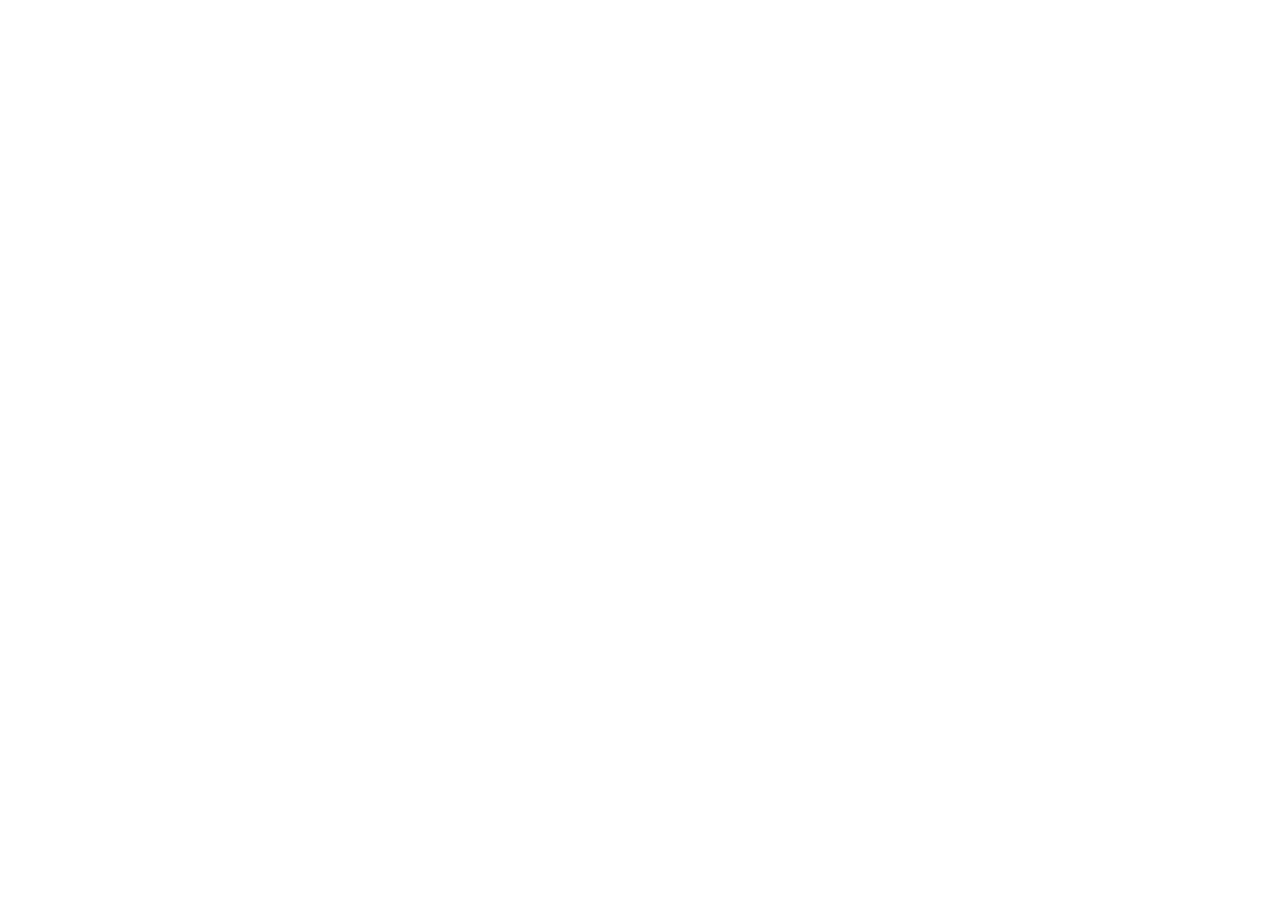
==== src/index.html @ 9f6d8eba "Import index.html from Second Nature deployment" ====
<!doctype html><html lang="en"><head><meta charset="utf-8"><meta name="viewport" content="width=device-width,initial-scale=1,viewport-fit=cover"><meta name="theme-color" content="#070b10"><title>Second Nature</title><link rel="stylesheet" href="/style.css"><link rel="stylesheet" href="/ambient.css"><link rel="stylesheet" href="/viewport.css"><link rel="stylesheet" href="/habit.css"><link rel="stylesheet" href="/experience.css"></head><body><div id="app"></div><script src="/bootstrap.js" defer></script><script src="/app.js" defer></script><script src="/ambient.js" defer></script><script src="/habit.js" defer></script><script src="/accessibility.js" defer></script><script src="/experience.js" defer></script></body></html>
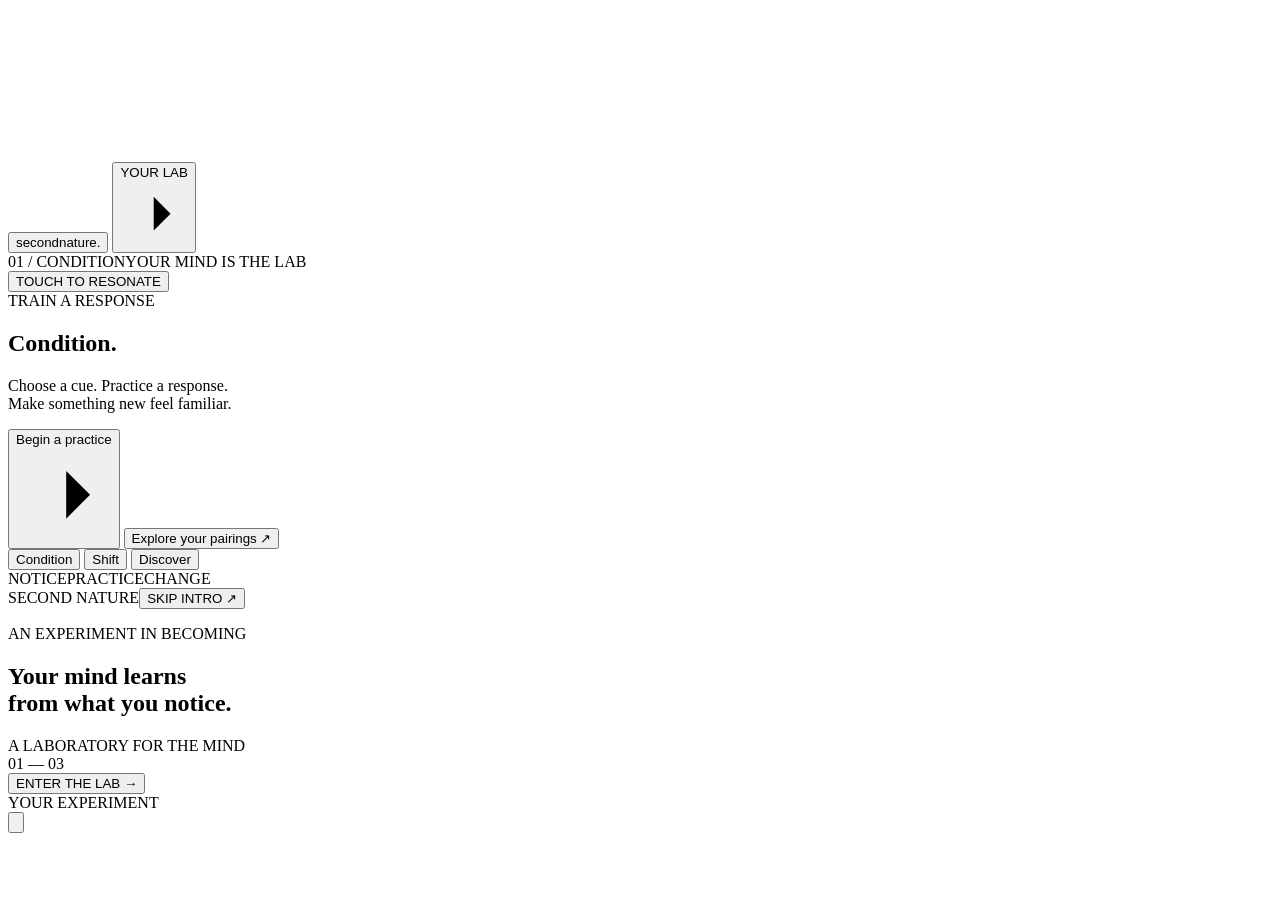
==== commit 360066df: "Build particle-native Second Nature laboratory with three immersive modes" ====
--- a/src/index.html
+++ b/src/index.html
@@ -1 +1,57 @@
-<!doctype html><html lang="en"><head><meta charset="utf-8"><meta name="viewport" content="width=device-width,initial-scale=1,viewport-fit=cover"><meta name="theme-color" content="#070b10"><title>Second Nature</title><link rel="stylesheet" href="/style.css"><link rel="stylesheet" href="/ambient.css"><link rel="stylesheet" href="/viewport.css"><link rel="stylesheet" href="/habit.css"><link rel="stylesheet" href="/experience.css"></head><body><div id="app"></div><script src="/bootstrap.js" defer></script><script src="/app.js" defer></script><script src="/ambient.js" defer></script><script src="/habit.js" defer></script><script src="/accessibility.js" defer></script><script src="/experience.js" defer></script></body></html>+<!doctype html>
+<html lang="en">
+<head>
+  <meta charset="utf-8" />
+  <meta name="viewport" content="width=device-width, initial-scale=1, viewport-fit=cover" />
+  <meta name="theme-color" content="#080a0d" />
+  <meta name="description" content="Second Nature is an interactive laboratory for exploring and changing what comes naturally to you." />
+  <title>Second Nature — A laboratory for the mind</title>
+  <link rel="manifest" href="/manifest.webmanifest" />
+  <link rel="stylesheet" href="/styles.css" />
+</head>
+<body>
+  <canvas id="particle-field" aria-hidden="true"></canvas>
+  <div class="atmosphere" aria-hidden="true"></div>
+  <div id="app" class="app">
+    <header class="header">
+      <button type="button" class="brand" id="brand" aria-label="Second Nature, replay introduction">second<span class="brand-gold">nature</span><span class="brand-dot">.</span></button>
+      <button type="button" class="lab-button" id="lab-button" aria-label="Open your laboratory history"><span class="lab-indicator"></span><span>YOUR LAB</span><svg aria-hidden="true" viewBox="0 0 20 20"><path d="M5 10h10m-5-5 5 5-5 5" /></svg></button>
+    </header>
+
+    <section class="stage" aria-live="polite">
+      <div class="top-caption"><span id="mode-id">01 / CONDITION</span><span id="progress-caption">YOUR MIND IS THE LAB</span></div>
+      <button type="button" id="field-touch" class="field-touch" aria-label="Interact with the vibration pattern"><span class="field-touch-label" id="field-touch-label">TOUCH TO RESONATE</span></button>
+      <div class="stage-content" id="stage-content">
+        <div class="section-kicker" id="mode-kicker">TRAIN A RESPONSE</div>
+        <h1 id="mode-title">Condition<span class="title-period">.</span></h1>
+        <p id="mode-copy">Choose a cue. Practice a response.<br />Make something new feel familiar.</p>
+        <button type="button" id="mode-action" class="action"><span id="action-label">Begin a practice</span><svg aria-hidden="true" viewBox="0 0 20 20"><path d="M3.5 10h12m-5-5 5 5-5 5" /></svg></button>
+        <button type="button" id="mode-extra" class="secondary-link">Explore your pairings <span aria-hidden="true">↗</span></button>
+      </div>
+    </section>
+    <nav class="mode-nav" aria-label="Modes">
+      <button type="button" data-mode="0" class="mode-tab active" aria-current="page"><span class="tab-dot" aria-hidden="true"></span><span>Condition</span></button>
+      <button type="button" data-mode="1" class="mode-tab"><span class="tab-dot" aria-hidden="true"></span><span>Shift</span></button>
+      <button type="button" data-mode="2" class="mode-tab"><span class="tab-dot" aria-hidden="true"></span><span>Discover</span></button>
+    </nav>
+    <div class="footer-note"><span>NOTICE</span><span class="footer-line"></span><span>PRACTICE</span><span class="footer-line"></span><span>CHANGE</span></div>
+  </div>
+
+  <div id="introduction" class="intro hidden" role="dialog" aria-modal="true" aria-labelledby="intro-phrase">
+    <div class="intro-top"><span>SECOND NATURE</span><button id="intro-skip" type="button" class="bare-button">SKIP INTRO <span aria-hidden="true">↗</span></button></div>
+    <div class="intro-middle"><p class="intro-index" id="intro-index">AN EXPERIMENT IN BECOMING</p><h2 id="intro-phrase">Your mind learns<br/>from what you notice.</h2><div class="intro-subline" id="intro-subline">A LABORATORY FOR THE MIND</div></div>
+    <div class="intro-bottom"><span id="intro-counter">01 — 03</span><div class="intro-progress" aria-hidden="true"><span id="intro-progress-inner"></span></div><button type="button" class="intro-enter" id="intro-enter">ENTER THE LAB <span aria-hidden="true">→</span></button></div>
+  </div>
+
+  <div id="sheet-backdrop" class="sheet-backdrop hidden">
+    <section class="sheet" role="dialog" aria-modal="true" aria-labelledby="sheet-title" tabindex="-1">
+      <div class="sheet-grip" aria-hidden="true"></div>
+      <div class="sheet-top"><div class="sheet-kicker" id="sheet-kicker">YOUR EXPERIMENT</div><button type="button" class="sheet-close" id="sheet-close" aria-label="Close panel"><svg viewBox="0 0 24 24" aria-hidden="true"><path d="M6 6l12 12M18 6L6 18" /></svg></button></div>
+      <h2 id="sheet-title"></h2><div id="sheet-body"></div>
+    </section>
+  </div>
+  <noscript><div class="noscript">Second Nature requires JavaScript to run the interactive laboratory.</div></noscript>
+  <script src="/particles.js" defer></script>
+  <script src="/app.js" defer></script>
+</body>
+</html>
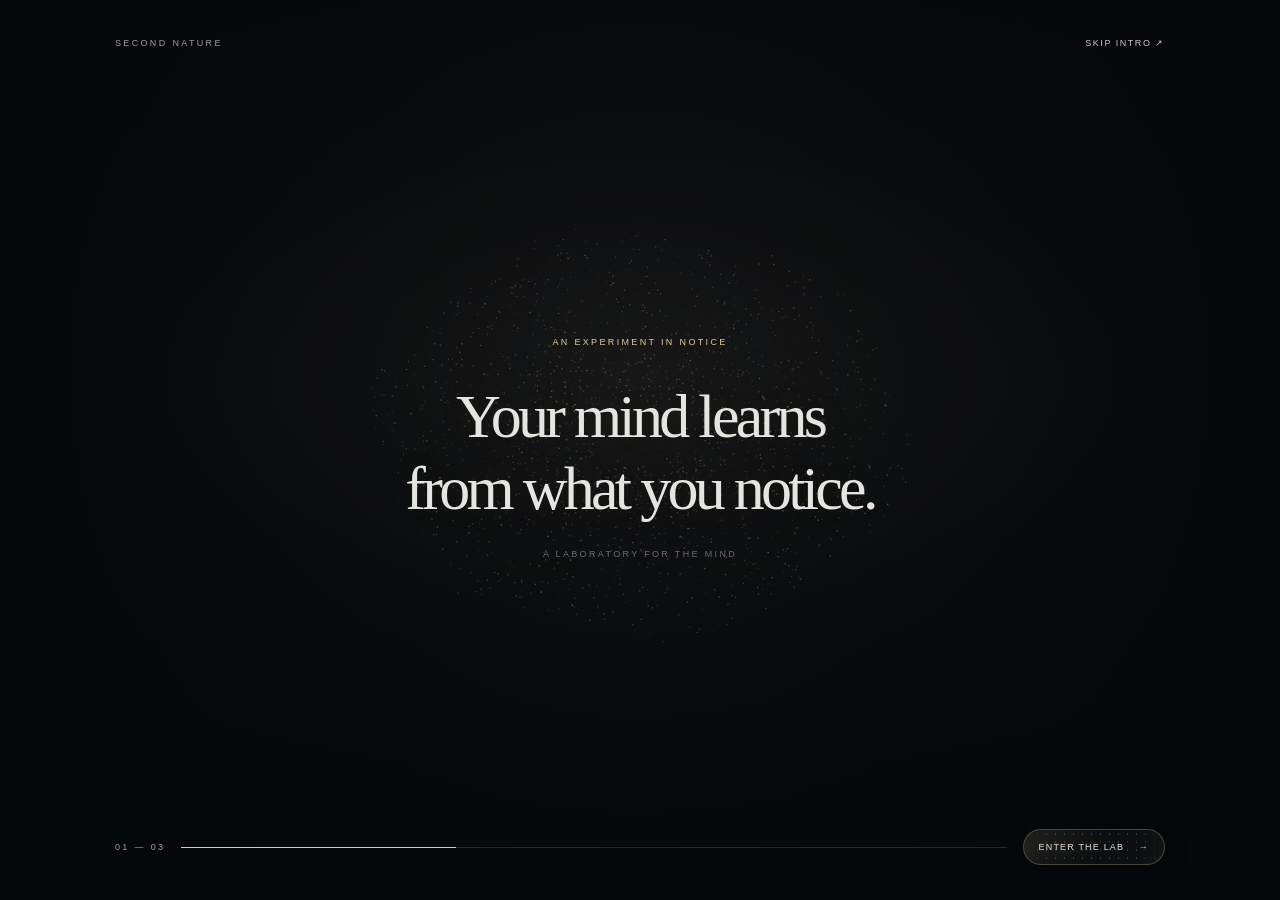
==== commit 37efab0d: "Create particle-native typography and continuous depth-responsive interface" ====
--- a/src/index.html
+++ b/src/index.html
@@ -8,6 +8,7 @@
   <title>Second Nature — A laboratory for the mind</title>
   <link rel="manifest" href="/manifest.webmanifest" />
   <link rel="stylesheet" href="/styles.css" />
+  <link rel="stylesheet" href="/material.css" />
 </head>
 <body>
   <canvas id="particle-field" aria-hidden="true"></canvas>
@@ -20,7 +21,7 @@
 
     <section class="stage" aria-live="polite">
       <div class="top-caption"><span id="mode-id">01 / CONDITION</span><span id="progress-caption">YOUR MIND IS THE LAB</span></div>
-      <button type="button" id="field-touch" class="field-touch" aria-label="Interact with the vibration pattern"><span class="field-touch-label" id="field-touch-label">TOUCH TO RESONATE</span></button>
+      <button type="button" id="field-touch" class="field-touch" aria-label="Explore the particle field"><span class="field-touch-label" id="field-touch-label"></span></button>
       <div class="stage-content" id="stage-content">
         <div class="section-kicker" id="mode-kicker">TRAIN A RESPONSE</div>
         <h1 id="mode-title">Condition<span class="title-period">.</span></h1>
@@ -53,5 +54,6 @@
   <noscript><div class="noscript">Second Nature requires JavaScript to run the interactive laboratory.</div></noscript>
   <script src="/particles.js" defer></script>
   <script src="/app.js" defer></script>
+  <script src="/material.js" defer></script>
 </body>
 </html>
--- a/styles.css
+++ b/styles.css
@@ -0,0 +1,4 @@
+:root{color-scheme:dark;--bg:#080a0d;--ink:#e6e6e0;--secondary:#a4a8a7;--dim:#787f80;--metal:#c0ad92;--line:rgba(231,225,215,.15);--panel:#12171b;--sheet-border:rgba(224,218,206,.16);font-family:-apple-system,BlinkMacSystemFont,"Helvetica Neue",Arial,sans-serif;font-synthesis:none;-webkit-tap-highlight-color:transparent}
+*{box-sizing:border-box}html,body{width:100%;height:100%;height:100dvh;margin:0;overflow:hidden;background:var(--bg);color:var(--ink);overscroll-behavior:none}body{touch-action:pan-x}button,input,select,textarea{font:inherit}button{cursor:pointer;color:inherit}button:focus-visible,input:focus-visible,textarea:focus-visible,select:focus-visible{outline:2px solid #c4dfd4;outline-offset:3px}#particle-field,.atmosphere{position:fixed;inset:0;width:100%;height:100%;pointer-events:none}#particle-field{z-index:0}.atmosphere{z-index:1;background:radial-gradient(ellipse 110% 75% at 50% 42%,transparent 29%,rgba(5,7,10,.32) 66%,rgba(5,7,10,.9) 100%);mix-blend-mode:normal}.app{position:relative;z-index:2;max-width:750px;min-height:100dvh;height:100dvh;margin:0 auto;display:flex;flex-direction:column;padding:max(calc(env(safe-area-inset-top) + 23px),30px) clamp(22px,5.5vw,40px) max(calc(env(safe-area-inset-bottom) + 13px),20px);overflow:hidden}.header{display:flex;align-items:center;justify-content:space-between;gap:15px;flex:none}.brand{font-family:Georgia,"Times New Roman",serif;font-weight:400;font-size:clamp(17px,4.2vw,23px);letter-spacing:-.067em;background:transparent;padding:3px 0;border:0;white-space:nowrap}.brand-gold{color:#c7af8d}.brand-dot{color:#d2bc9b}.lab-button{display:inline-flex;align-items:center;gap:9px;border:1px solid rgba(214,212,203,.17);background:rgba(18,23,27,.4);border-radius:99px;padding:11px 12px 11px 13px;font-size:9px;letter-spacing:.16em;font-weight:650;color:#d2d6d2}.lab-indicator{height:4px;width:4px;border-radius:50%;background:#b9aa91;box-shadow:0 0 14px #e9d5b1}.lab-button svg,.action svg{width:17px;height:17px;fill:none;stroke:currentColor;stroke-width:1.35}.stage{display:flex;flex:1;min-height:0;flex-direction:column;justify-content:space-between;position:relative}.top-caption{display:flex;justify-content:space-between;align-items:center;gap:8px;margin-top:clamp(16px,4vh,35px);font-size:9px;letter-spacing:.2em;font-weight:600;color:#aca69e;white-space:nowrap}.top-caption span:last-child{color:#676e70;text-align:right}.field-touch{flex:1;min-height:70px;width:100%;border:0;background:transparent;position:relative;display:flex;align-items:flex-end;justify-content:center;padding-bottom:15px;cursor:crosshair}.field-touch-label{font-size:8px;letter-spacing:.25em;color:#666e71;opacity:.85;transition:opacity .4s}.field-touch:active .field-touch-label{color:#d7c6aa}.stage-content{display:flex;flex:none;flex-direction:column;align-items:center;text-align:center;gap:0;padding-bottom:clamp(11px,2.8vh,24px);transition:opacity .27s ease, transform .55s cubic-bezier(.19,1,.22,1)}.stage-content.changing{opacity:0;transform:translateY(20px)}.section-kicker{font-size:9px;letter-spacing:.29em;font-weight:700;color:#c9b28d;margin-bottom:10px}.stage-content h1{font-family:Georgia,"Times New Roman",serif;font-weight:400;font-size:clamp(48px,12vw,77px);line-height:1;letter-spacing:-.07em;margin:0 0 14px;text-shadow:0 3px 25px #0006}.title-period{color:#bda37d}.stage-content p{font-size:clamp(12px,3.1vw,14px);line-height:1.66;letter-spacing:.005em;font-weight:380;color:#bbc0bd;margin:0 auto 22px;max-width:330px}.action{min-height:49px;display:flex;align-items:center;justify-content:center;gap:20px;border:1px solid #cabda7c2;background:linear-gradient(120deg,rgba(214,196,168,.20),rgba(216,201,174,.05));border-radius:100px;padding:13px 17px 13px 24px;color:#f3eade;font-size:12px;letter-spacing:.018em;min-width:198px;transition:background .25s,transform .25s}.action:active{transform:scale(.97);background:rgba(214,196,168,.3)}.secondary-link{border:0;background:none;color:#899392;font-size:10px;letter-spacing:.015em;margin-top:10px;min-height:29px}.secondary-link span{margin-left:4px;color:#b9aa91}.mode-nav{display:grid;grid-template-columns:repeat(3,1fr);gap:8px;flex:none;border-top:1px solid var(--line);padding:13px 0 7px}.mode-tab{background:transparent;border:0;display:flex;align-items:center;justify-content:center;flex-direction:column;gap:11px;padding:10px 2px 11px;min-height:50px;color:#788182;font-size:11px;letter-spacing:.025em;font-weight:500}.mode-tab .tab-dot{width:4px;height:4px;border-radius:50%;border:1px solid #646966;transform:scale(.9);transition:all .4s}.mode-tab.active{color:#eae8e0}.mode-tab.active .tab-dot{background:#cab292;box-shadow:0 0 10px #dcc4a49c;border-color:#cab292;transform:scale(1.25)}.footer-note{display:flex;align-items:center;justify-content:center;gap:9px;color:#50585a;letter-spacing:.25em;font-size:7px;flex:none;margin:6px 0 0}.footer-line{width:11px;height:1px;background:#404747}.intro,.sheet-backdrop{position:fixed;inset:0;z-index:10}.hidden{display:none!important}.intro{background:rgba(7,9,13,.38);display:flex;flex-direction:column;align-items:stretch;padding:max(calc(env(safe-area-inset-top) + 28px),28px) clamp(23px,6vw,55px) max(calc(env(safe-area-inset-bottom) + 35px),35px)}.intro:before{content:"";position:absolute;inset:0;z-index:-1;background:radial-gradient(ellipse 50% 32% at 50% 42%,#bda6860d,transparent 78%)}.intro-top,.intro-bottom{display:flex;justify-content:space-between;align-items:center;gap:15px}.intro-top>span,.intro-index,.intro-subline,#intro-counter{font-size:9px;letter-spacing:.26em;color:#999f9e}.bare-button{background:none;border:0;padding:10px 0;color:#ccc8c1;font-size:9px;letter-spacing:.17em}.intro-middle{flex:1;min-height:0;display:flex;align-items:center;flex-direction:column;justify-content:center;text-align:center;gap:25px}.intro-index{color:#c5b091}.intro h2{font-family:Georgia,"Times New Roman",serif;font-weight:400;font-size:clamp(34px,8vw,62px);line-height:1.15;letter-spacing:-.06em;margin:0;max-width:660px;transition:opacity .6s,transform .6s}.intro h2.fade{opacity:0;transform:translateY(12px)}.intro-subline{color:#666e70}.intro-bottom{flex-wrap:wrap;gap:16px}.intro-progress{height:1px;background:#ffffff20;flex:1;min-width:50px;overflow:hidden}.intro-progress>span{display:block;height:1px;width:0;background:#ddc8aa;transition:width 1s}.intro-enter{background:none;border:1px solid #cab89a70;border-radius:99px;padding:12px 15px;color:#e6dfd4;letter-spacing:.13em;font-size:9px;white-space:nowrap}.intro-enter span{margin-left:11px}.sheet-backdrop{background:rgba(3,5,7,.72);backdrop-filter:blur(16px);-webkit-backdrop-filter:blur(16px);display:flex;align-items:flex-end;justify-content:center;overscroll-behavior:contain}.sheet{width:100%;max-width:740px;max-height:min(90dvh,900px);min-height:210px;overflow-y:auto;overflow-x:hidden;overscroll-behavior:contain;background:linear-gradient(165deg,#1b211f,#12181b 50%,#101419);border:1px solid var(--sheet-border);border-bottom:none;border-radius:25px 25px 0 0;padding:12px clamp(21px,5vw,34px) max(calc(env(safe-area-inset-bottom) + 27px),30px);box-shadow:0 -18px 90px #0009}.sheet-grip{margin:0 auto 17px;width:38px;height:3px;border-radius:99px;background:#737b7669}.sheet-top{display:flex;align-items:center;justify-content:space-between;min-height:35px;gap:15px}.sheet-kicker{color:#c8ae87;font-size:9px;letter-spacing:.24em;font-weight:700}.sheet-close{width:34px;height:34px;border-radius:50%;border:1px solid #ffffff21;background:#ffffff08;display:grid;place-items:center}.sheet-close svg{width:18px;height:18px;stroke:#ddd7cf;stroke-width:1.3;fill:none}.sheet h2{font-family:Georgia,"Times New Roman",serif;font-size:clamp(29px,8vw,43px);letter-spacing:-.055em;font-weight:400;line-height:1.16;margin:9px 0 14px}.sheet h3{font-size:15px;font-weight:530;color:#e6e5dd;margin:20px 0 9px}.sheet p{font-size:13px;color:#b4bdbb;line-height:1.65;margin:0 0 16px}.sheet .explain{color:#d2cebf}.sheet label{display:block;font-size:10px;font-weight:650;letter-spacing:.09em;color:#c0c2bb;text-transform:uppercase;margin:19px 0 9px}.sheet input:not([type="checkbox"]),.sheet textarea,.sheet select{width:100%;background:rgba(255,255,255,.04);border:1px solid rgba(236,234,221,.18);border-radius:11px;color:#e8eae4;padding:14px;font-size:13px;outline:none;min-height:48px}.sheet select option{background:#131b1b}.sheet input:focus,.sheet textarea:focus,.sheet select:focus{border-color:#ccbb9c}.sheet textarea{resize:vertical;min-height:94px}.sheet input::placeholder,.sheet textarea::placeholder{color:#778180}.sheet .form-grid{display:grid;grid-template-columns:1fr 1fr;gap:13px}.sheet .form-grid>div{min-width:0}.sheet .primary{width:100%;min-height:51px;border:1px solid #d7c4a8;background:#d4c0a0;color:#182023;font-size:12px;font-weight:680;border-radius:99px;padding:13px 18px;margin:23px 0 5px}.sheet .primary:disabled{opacity:.45;cursor:not-allowed}.sheet .line-button{border:1px solid #e1ded01f;border-radius:14px;padding:17px 16px;background:#ffffff07;text-align:left;width:100%;margin:5px 0 9px;color:#edede7}.sheet .line-button:active{background:#ffffff13}.sheet .line-button strong{display:block;font-size:14px;font-weight:550;margin-bottom:6px}.sheet .line-button small{display:block;color:#9ea9a5;line-height:1.45}.sheet .outline-button{border:1px solid rgba(217,202,177,.35);border-radius:99px;padding:12px 17px;background:none;color:#e1d1b9;font-size:12px}.sheet .micro{font-size:11px;color:#889795;line-height:1.6}.sheet .rule{height:1px;background:var(--line);margin:20px 0}.sheet .step-marker{font-size:9px;color:#bdae91;letter-spacing:.2em;margin:11px 0 23px}.sheet .chip-set{display:flex;flex-wrap:wrap;gap:8px}.sheet .chip{border:1px solid rgba(226,215,193,.22);border-radius:99px;padding:9px 13px;background:rgba(244,243,233,.035);color:#c4cbc7;font-size:11px}.sheet .chip.selected{border-color:#d4c1a0;color:#f9ead1;background:#c8b38c26}.sheet .row{display:flex;align-items:center;justify-content:space-between;gap:13px}.sheet .toggle{width:43px;height:26px;border-radius:50px;border:1px solid #ffffff33;background:#ffffff15;position:relative;flex:none}.sheet .toggle:before{content:"";position:absolute;width:17px;height:17px;left:4px;top:3.5px;border-radius:50%;background:#929997;transition:transform .2s}.sheet .toggle[aria-pressed="true"]{background:#a9967038;border-color:#d4c3a2}.sheet .toggle[aria-pressed="true"]:before{background:#e8d7b6;transform:translateX(17px)}.sheet .progress-track{width:100%;height:3px;background:#ffffff1c;border-radius:8px;overflow:hidden;margin:15px 0}.sheet .progress-track span{display:block;height:100%;background:#d0b68c;max-width:100%}.sheet .stat-row{display:flex;gap:20px;margin:17px 0}.sheet .stat-row>div{flex:1}.sheet .stat-num{font-family:Georgia,"Times New Roman",serif;color:#eadcc8;font-size:32px;line-height:1.1}.sheet .stat-label{font-size:10px;color:#8b9896;margin-top:4px}.sheet .list-record{border-top:1px solid var(--line);padding:15px 0}.sheet .list-record strong{font-size:13px;font-weight:540;color:#dddeda}.sheet .list-record p{margin:5px 0 0;font-size:12px}.sheet .warning{padding:12px 14px;border-left:2px solid #b89e75;background:#c2ad8612;color:#cec1a9;font-size:12px;line-height:1.6;margin:12px 0}.sheet .demo-grid{display:grid;grid-template-columns:repeat(5,minmax(0,1fr));gap:10px;max-width:380px;margin:18px auto}.sheet .demo-symbol{display:grid;place-items:center;aspect-ratio:1;border:1px solid #ffffff17;border-radius:8px;color:#d4b997;font-size:23px}.sheet .memory-words{display:grid;grid-template-columns:repeat(2,1fr);gap:12px;padding:22px;text-align:center;border:1px solid #ffffff15;border-radius:16px;color:#d9d3c8;line-height:1.5}.sheet .reveal{background:#d7c5a512;border:1px solid #d7c5a535;border-radius:14px;padding:14px;margin:14px 0}.sheet .small-actions{display:flex;gap:10px;flex-wrap:wrap;align-items:center;margin-top:12px}.noscript{position:fixed;inset:0;background:#080a0d;z-index:99;display:grid;place-items:center;padding:30px;text-align:center}@media (min-width:768px){.app{padding-top:35px}.sheet-backdrop{align-items:center}.sheet{border-radius:25px;border-bottom:1px solid var(--sheet-border);max-height:86vh;padding-bottom:30px}.field-touch{min-height:100px}.stage-content{padding-bottom:20px}.intro{padding-left:max(calc((100vw - 1050px)/2),55px);padding-right:max(calc((100vw - 1050px)/2),55px)}}@media (max-height:690px){.app{padding-top:max(calc(env(safe-area-inset-top) + 7px),11px);padding-bottom:max(calc(env(safe-area-inset-bottom) + 3px),7px)}.top-caption{margin-top:8px}.stage-content h1{font-size:43px;margin-bottom:9px}.stage-content p{margin-bottom:9px;font-size:11px}.action{min-height:43px}.field-touch{min-height:35px}.mode-nav{padding-top:4px}.mode-tab{min-height:38px;gap:5px;padding-top:4px;padding-bottom:4px}.footer-note{display:none}.section-kicker{margin-bottom:5px}.lab-button{padding:7px}.sheet{max-height:96dvh}}@media (max-width:340px){.top-caption span:last-child{display:none}.mode-tab{font-size:10px}.stage-content h1{font-size:44px}.header .brand{font-size:19px}}@media(prefers-reduced-motion:reduce){*{animation:none!important;transition-duration:0s!important;scroll-behavior:auto!important}}
+
+body.intro-active #app{visibility:hidden;pointer-events:none}
--- a/material.css
+++ b/material.css
@@ -0,0 +1,59 @@
+/* One substance: subtle particles become text, surfaces and movement. */
+:root{--matter:218,193,153;--matter-strong:#dec8a5;--edge:rgba(225,205,172,.28)}
+body[data-sn-mode="1"]{--matter:182,213,210;--matter-strong:#b6d8d3;--edge:rgba(169,216,211,.3)}
+body[data-sn-mode="2"]{--matter:185,192,228;--matter-strong:#c7cce9;--edge:rgba(182,189,228,.3)}
+#field-touch-label{display:none!important}
+.field-touch{cursor:default;touch-action:pan-x}
+.stage-content{position:relative}
+#mode-title,#intro-phrase,#sheet-title{position:relative;isolation:isolate}
+.type-particles{position:absolute;inset:0;z-index:2;pointer-events:none;overflow:visible;display:block}
+.material-forming{color:transparent!important;text-shadow:none!important}
+.material-forming .title-period{color:transparent!important}
+.text-reforming{animation:words-reform .85s cubic-bezier(.17,.77,.22,1) both}
+@keyframes words-reform{0%{opacity:.05;filter:blur(9px);transform:translateY(7px)}43%{opacity:.56;filter:blur(2px)}100%{opacity:1;filter:blur(0);transform:translateY(0)}}
+.stage-content h1{color:#e4e5dc;text-shadow:0 0 32px rgba(var(--matter),.11),0 3px 28px #0006}
+.stage-content .section-kicker{color:var(--matter-strong);transition:color .8s}
+.top-caption span:first-child{color:var(--matter-strong);transition:color .8s}
+.mode-tab.active .tab-dot{background:var(--matter-strong);border-color:var(--matter-strong);box-shadow:0 0 15px rgba(var(--matter),.46)}
+.action,.intro-enter,.sheet .primary,.sheet .outline-button,.lab-button{
+  position:relative;isolation:isolate;overflow:hidden;transform:translateZ(0);
+  border-color:var(--edge);
+  background:linear-gradient(125deg,rgba(var(--matter),.09),rgba(12,18,21,.28) 52%,rgba(var(--matter),.05));
+  box-shadow:inset 0 0 25px rgba(var(--matter),.045),0 5px 25px #0004;
+  transition:border-color .4s,box-shadow .4s,transform .25s,background .4s;
+}
+.action:before,.intro-enter:before,.sheet .primary:before,.sheet .outline-button:before,.lab-button:before{
+  content:"";position:absolute;inset:0;pointer-events:none;z-index:-1;
+  opacity:.29;
+  background-image:radial-gradient(circle,rgba(var(--matter),.72) .55px,transparent .95px);
+  background-size:9px 8px;
+  mask-image:linear-gradient(100deg,transparent 1%,black 20%,black 80%,transparent 99%);
+  -webkit-mask-image:linear-gradient(100deg,transparent 1%,black 20%,black 80%,transparent 99%);
+}
+.action:after,.intro-enter:after,.sheet .primary:after,.sheet .outline-button:after,.lab-button:after{
+  content:"";position:absolute;inset:-30%;pointer-events:none;z-index:-1;
+  background:radial-gradient(ellipse at 50% 50%,rgba(var(--matter),.16),transparent 56%);
+  transform:translateX(-16%);opacity:.35;transition:opacity .36s,transform .36s;
+}
+.action:active,.intro-enter:active,.sheet .outline-button:active,.lab-button:active{transform:scale(.984);border-color:rgba(var(--matter),.55)}
+.action:hover:after,.intro-enter:hover:after,.sheet .outline-button:hover:after,.lab-button:hover:after{opacity:.85;transform:translateX(12%)}
+.particle-pressed:after{animation:condense-matter .7s ease-out both}
+@keyframes condense-matter{0%{opacity:.07;transform:scale(1.25)}35%{opacity:.68;transform:scale(.75)}100%{opacity:.3;transform:scale(1)}}
+.sheet .primary{background:linear-gradient(120deg,rgba(var(--matter),.9),rgba(var(--matter),.68));color:#121919;border-color:rgba(var(--matter),.85)}
+.sheet-backdrop{background:rgba(4,7,10,.53);backdrop-filter:blur(11px);-webkit-backdrop-filter:blur(11px)}
+.sheet-backdrop:not(.hidden) .sheet{animation:sheet-resolve .58s cubic-bezier(.2,.74,.22,1) both}
+@keyframes sheet-resolve{0%{opacity:.3;filter:blur(11px);transform:translateY(26px) scale(.985)}65%{filter:blur(1px)}100%{opacity:1;filter:blur(0);transform:translateY(0) scale(1)}}
+.sheet{background:linear-gradient(155deg,rgba(26,31,33,.96),rgba(11,17,20,.98));border-color:var(--edge)}
+.sheet .chip.selected,.sheet .reveal{border-color:var(--edge)}
+.sheet h2{color:#e4e7df;text-shadow:0 0 30px rgba(var(--matter),.13)}
+.sheet .stat-num{color:var(--matter-strong)}
+.intro{background:rgba(5,8,11,.29)}
+.intro h2{color:#e4e5e0;text-shadow:0 0 35px rgba(var(--matter),.1)}
+.intro .intro-index{color:var(--matter-strong)}
+.intro .intro-progress>span{background:var(--matter-strong)}
+.mode-tab span:last-child{transition:color .5s,text-shadow .5s}
+.mode-tab.active span:last-child{text-shadow:0 0 19px rgba(var(--matter),.21)}
+@media(prefers-reduced-motion:reduce){
+ .text-reforming,.particle-pressed:after,.sheet-backdrop:not(.hidden) .sheet{animation:none!important}
+ .material-forming{color:inherit!important}.material-forming .title-period{color:var(--matter-strong)!important}
+}
